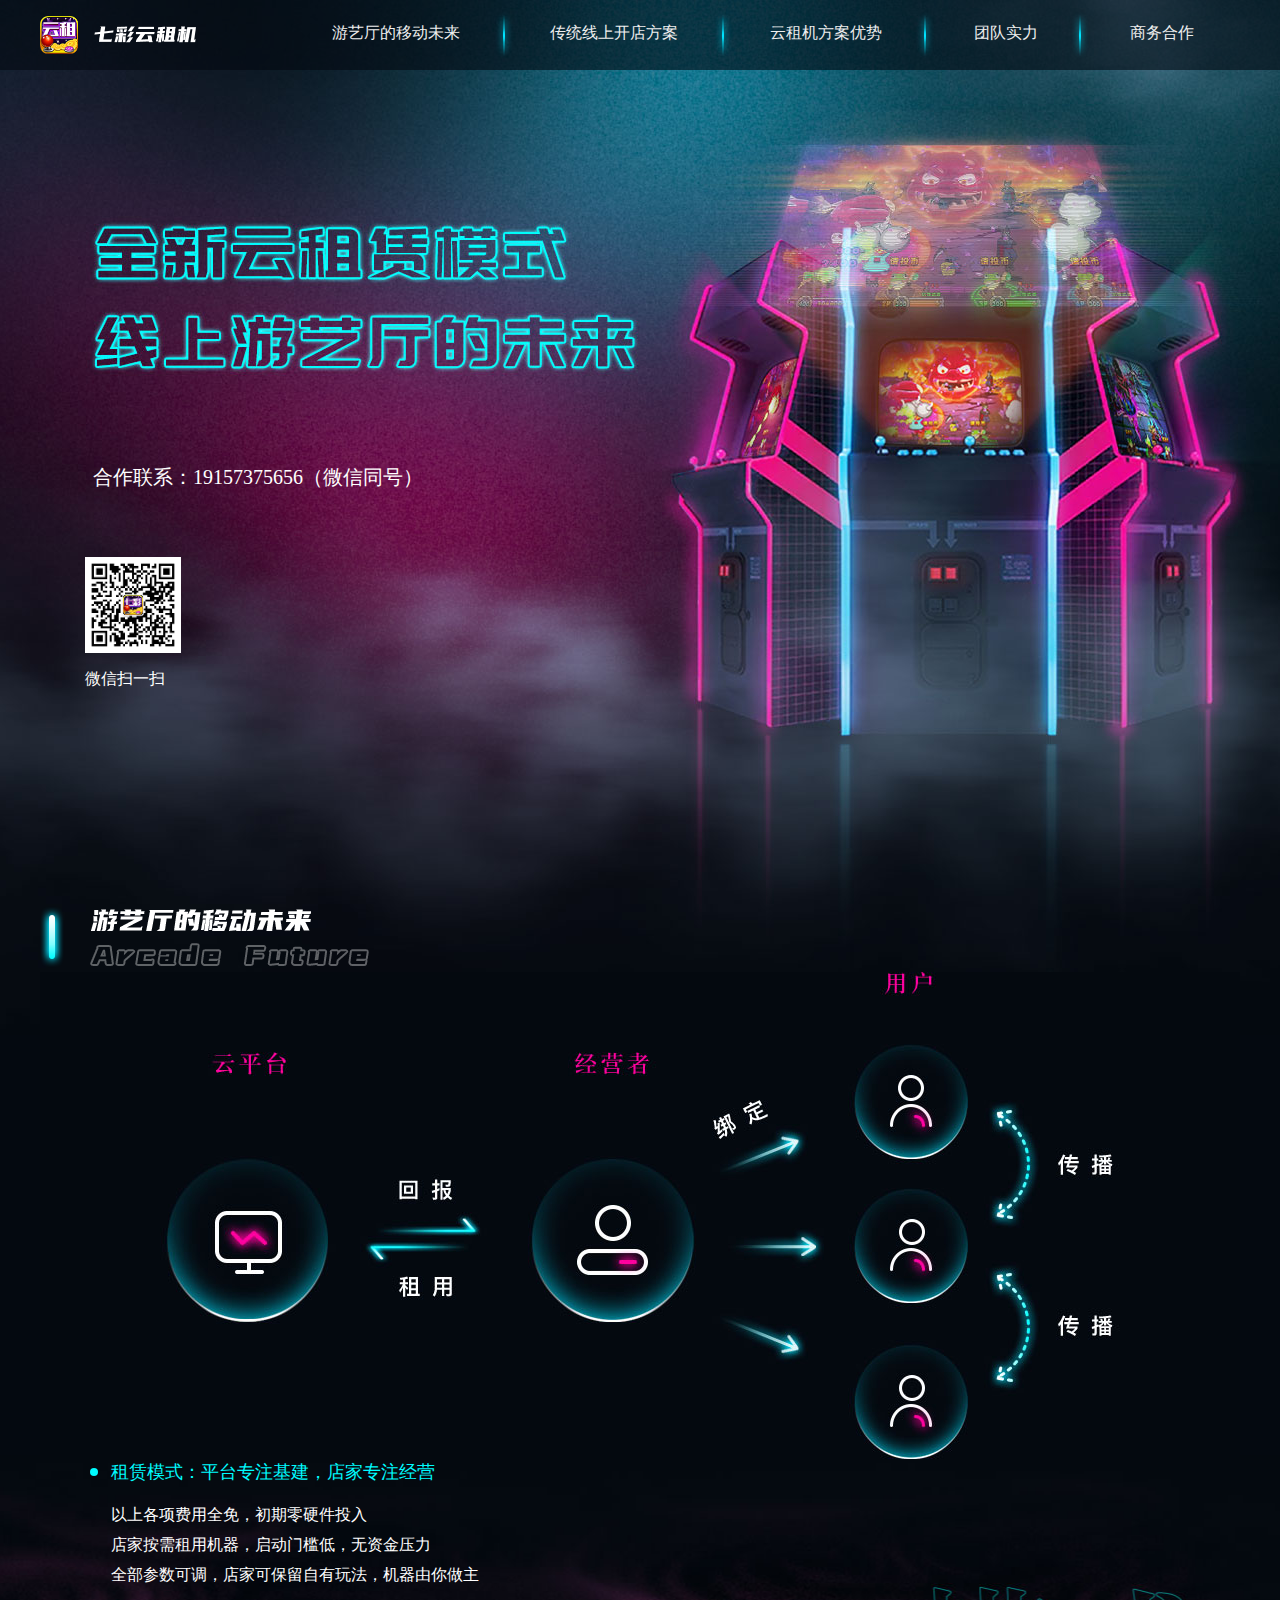
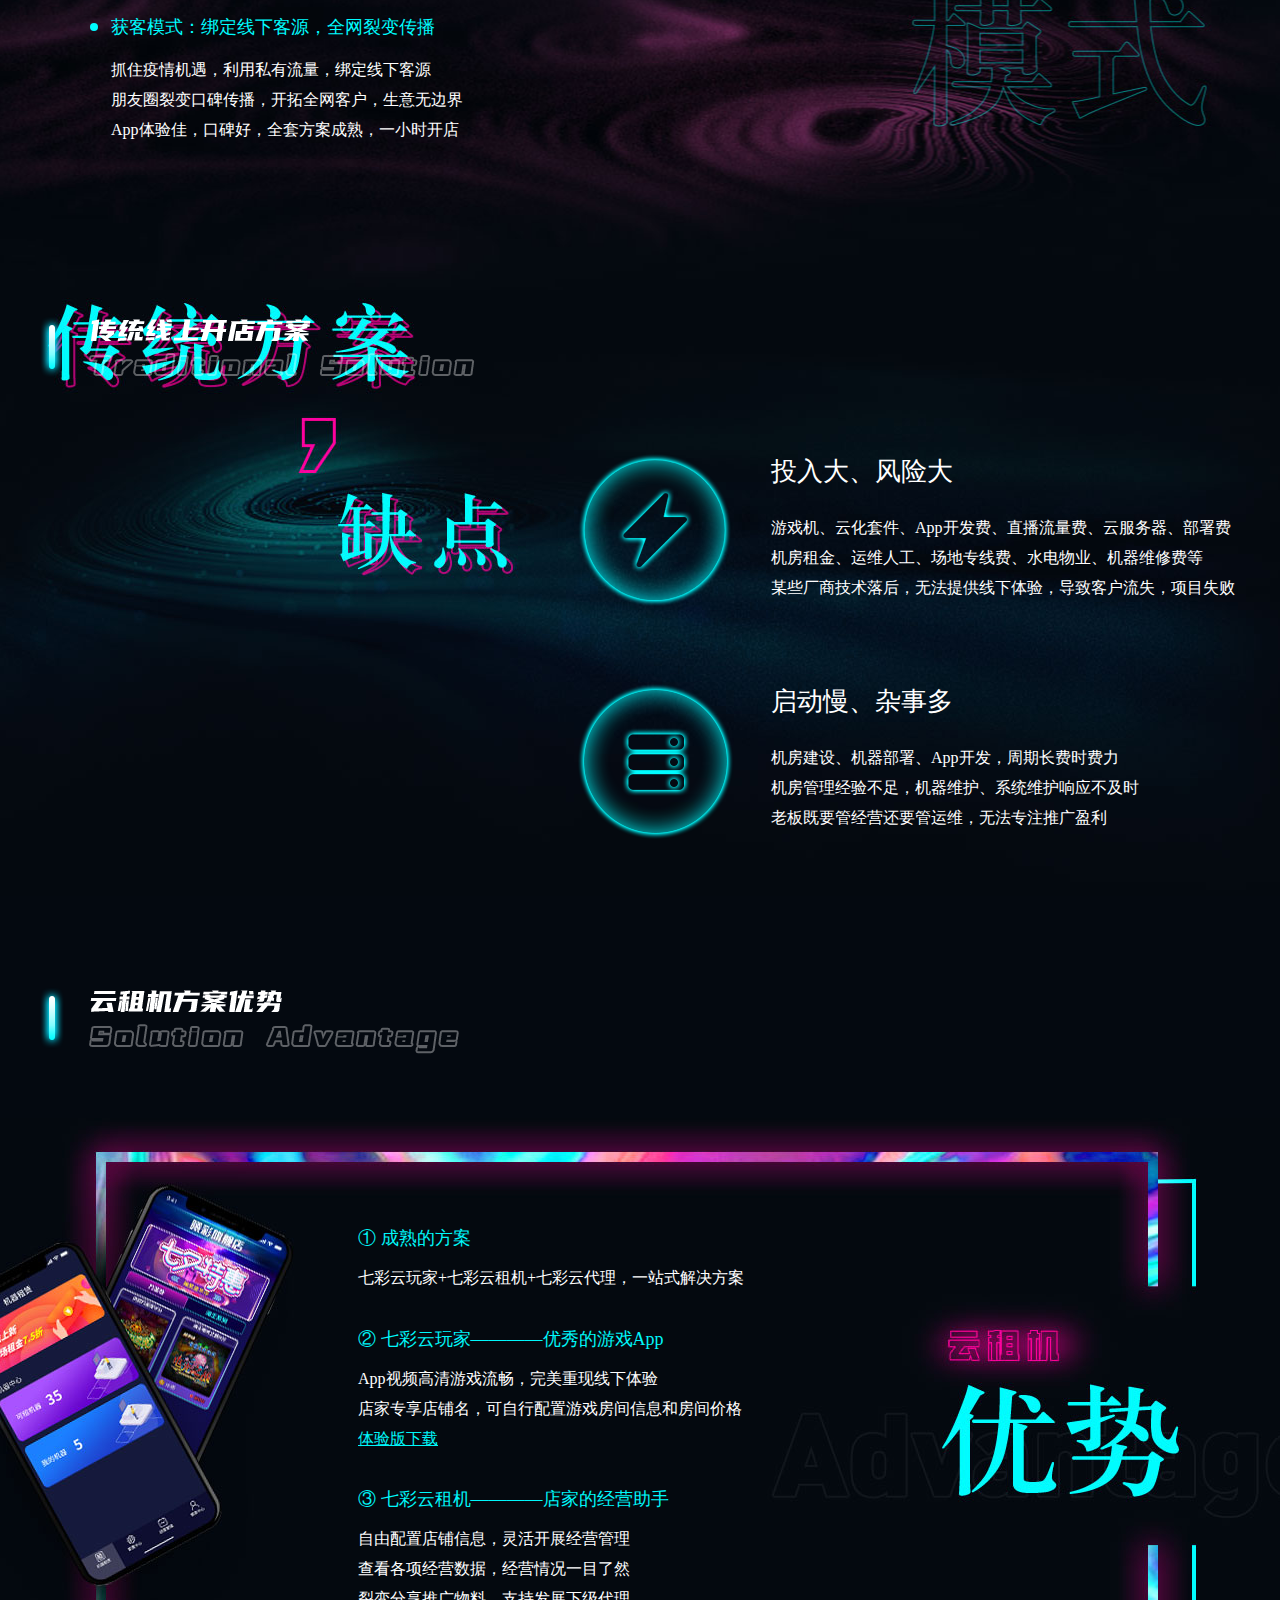
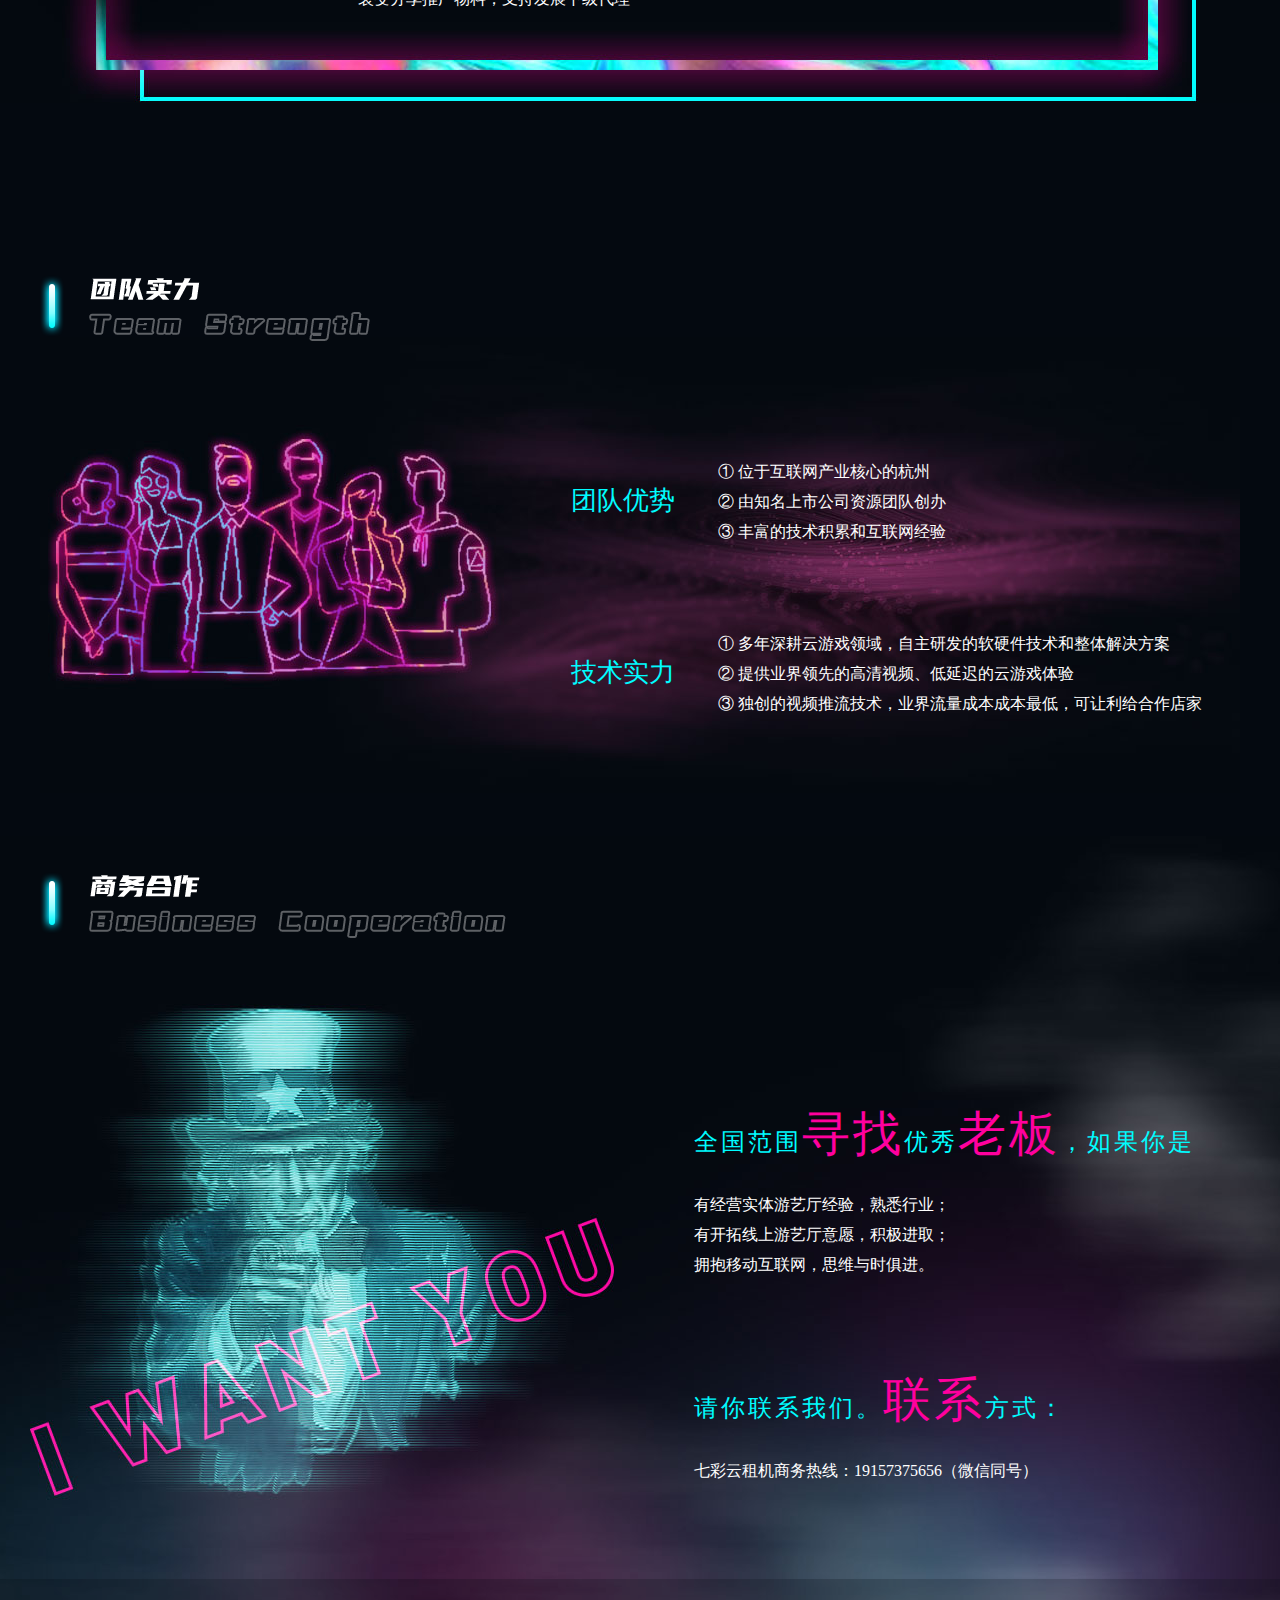
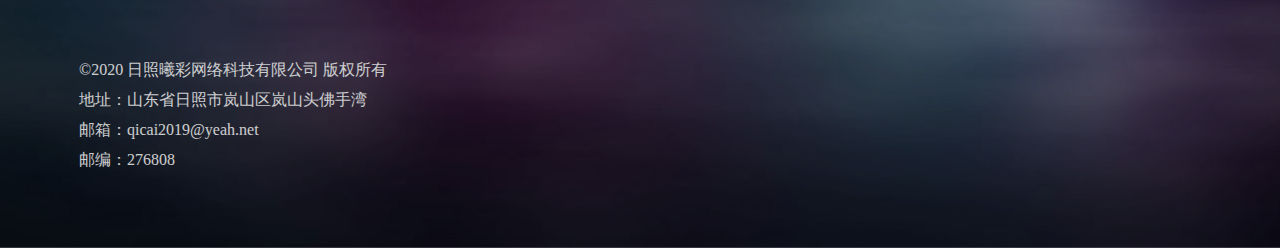
==== index.html @ b95efd47 "提交官网" ====
<!DOCTYPE html>
<html style="font-size: 72px;">
	<head>
			<meta charset="utf-8" />
			<title>七彩云租机</title>
			<meta charset="UTF-8" name="viewport" content="width=device-width,
	initial-scale=1.0,maximum-scale=1.0, user-scalable=no" />
			<meta name="referrer" content="no-referrer" />
			<link rel="stylesheet" type="text/css" href="./mobile/navbar.css" />
		</head>
		<script type="text/javascript">
		 function getProjectName() {
		 	var strPath = window.document.location.pathname;
		 	var postPath = strPath.substring(0,strPath.substr(1).indexOf('/')+1);
		 	return postPath;
		     }
			 function getBasePath(){
			 	//获取当前网址
			 	var curWwwPath=window.document.location.href;
			  
			 	//获取主机地址之后的目录
			 	var pathName=window.document.location.pathname;
			 	var pos=curWwwPath.indexOf(pathName);
			  
			 	//获取地址到端口号
			 	var localhostPath=curWwwPath.substring(0,pos);
			  
			 	//项目名
			 	var projectName=pathName.substring(0,pathName.substr(1).indexOf('/')+1); 
			 	return (localhostPath+projectName);
			 }
		
		function mobilePcRedirect() {
			var sUserAgent= navigator.userAgent.toLowerCase();
			var bIsIpad= sUserAgent.match(/ipad/i) == "ipad";
			var bIsIphoneOs= sUserAgent.match(/iphone os/i) == "iphone os";
			var bIsMidp= sUserAgent.match(/midp/i) == "midp";
			var bIsUc7= sUserAgent.match(/rv:1.2.3.4/i) == "rv:1.2.3.4";
			var bIsUc= sUserAgent.match(/ucweb/i) == "ucweb";
			var bIsAndroid= sUserAgent.match(/android/i) == "android";
			var bIsCE= sUserAgent.match(/windows ce/i) == "windows ce";
			var bIsWM= sUserAgent.match(/windows mobile/i) == "windows mobile";
			if (bIsIpad || bIsIphoneOs || bIsMidp || bIsUc7 || bIsUc || bIsAndroid || bIsCE || bIsWM) {
				console.log("手机端跳转页面URL");

			} else {
				console.log("PC端跳转页面URL");	
				  window.location.href = getBasePath() + "/web.html";
			}
		};
		mobilePcRedirect();
		  </script>
	<body>
		<section>
			<div class="first">
				<img src="./mobile/img/head_bg.png" class="head_bg"  alt="">
				   <img src="./mobile/img/logo.png" class="logo"  alt="">
				   <div class="zi1">
	                  合作联系：</br>
					  19157375656(微信同号)
				   </div>
				   <img src="./web/img/wechat.jpg" class="erweima">
				   <div class="zi2">微信扫一扫</div>
			</div>
		</section>    
		<section>
			<div class="two">
			<img src="./mobile/img/future.png" class="biaoti"  alt="">
			<img src="./mobile/img/guanxitu.jpg" class="guanxitu"  alt="">
			<img src="./mobile/img/future_bg.jpg" class="future_bg"  alt="">
			<div class="wenben">
				 <div class="zi3">租赁模式：平台专注基建，店家专注经营</div>
				 <ul>
				 <li>以上各项费用全免，初期零硬件投入</li>
				 <li>店家按需租用机器，启动门槛低，无资金压力</li>
				 <li>全部参数可调，店家可保留自有玩法，机器由你做主</li>
				 </ul> 
			</div>
			<div class="wenben">
				<div class="zi3">获客模式：绑定线下客源，全网裂变传播</div>
				<ul>
				<li>抓住疫情机遇，利用私有流量，绑定线下客源</li>
				<li>朋友圈裂变口碑传播，开拓全网客户，生意无边界</li>
				<li>App体验佳，口碑好，全套方案成熟，一小时开店</li>
				</ul> 
			</div>
		</section>
		<section>
		 <div class="three">
				<img src="./mobile/img/xianshangfangan.png" class="biaoti" alt="" style="width:7.3748903509rem;">
				<img src="./mobile/img/chuantongfangan.jpg" class="chuantongfangan" alt="">
					<div class="wenben1">
						<img src="./mobile/img/shuji.png" class="shuji" alt="">
						<div class="zi3" style="left:1.9990131579rem;top:0.63629386rem"  >投资大、风险高</div>
						      <ul style="top:1.5rem;left:1.9990131579rem;">
						<li>游戏机、云化套件、App开发费、直播流量费、云服务器、部署费、机房租金、运维人工、场地专线费、水电物业、机器维修费等</li>
						<li>某些厂商技术落后，无法提供线下体验，导致客户流失，项目失败</li>
						</ul> 
					</div>
					<div class="wenben1">
						<img src="./mobile/img/shandian.png" class="shuji" alt="">
						<div class="zi3" style="left:1.9990131579rem;top:0.63629386rem">启动慢、杂事多</div>
						<ul style="top:1.5rem;left:1.9990131579rem;">
						<li>机房建设、机器部署、App开发，周期长费时费力</li>
						<li>机房管理经验不足，机器维护、系统维护响应不及时</li>
						<li>老板既要管经营还要管运维，无法专注推广盈利</li>
						</ul> 
					</div>
				</div>
		</section>
		<section>
			<div class="four">
				<img src="./mobile/img/fanganyoushi.png" class="biaoti" sytle="width:7.1038377193rem;height:1.1406798246rem;" alt="">
				<img src="./mobile/img/youshi.jpg" class="youshi" alt="">
				<div class="wenben2">
					<div class="zi3">① 成熟的方案</div>
					<ul style="">
					<li>七彩云玩家+七彩云租机+七彩云代理，一站式解决方案</li>
					</ul> 
				</div>
				<div class="wenben2" style="height:2.3394736842rem">
					<div class="zi3">② 七彩云玩家——优秀的游戏App</div>
					<ul style="">
					<li>App视频高清游戏流畅，完美重现线下体验</li>
					<li>店家专享店铺名，可自行配置游戏房间信息和房间价格</li>
					<a href="" style="color:#00fcff;"><li>体验版下载</li></a>
					</ul> 
				</div>
				<div class="wenben2">
					<div class="zi3">③ 七彩云租机——店家的经营助手</div>
					<ul style="">
					<li>自由配置店铺信息，灵活开展经营管理</li>
					<li>查看各项经营数据，经营情况一目了然</li>
					<li>裂变分享推广物料，支持发展下级代理</li>
					</ul>
				</div>
			</div>
		</section>
		<section>
			<div class="five">
				<img src="./mobile/img/tuandui.png" class="biaoti"  style="width:5.5904605263rem;height:1.1180921053rem;"alt="">
				<img src="./mobile/img/tuandui.jpg" class="tuandui" alt="">
				<div class="wenben3">
					<div class="zi3" style="">团队优势</div>
					<ul style="list-style-type: none;">
					<li>① 位于互联网产业核心的杭州</li>
					<li>② 由知名上市公司资深团队创办</li>
					<li>③ 丰富的技术积累和互联网经验</li>
					</ul>
				</div>
	                   <div class="wenben3" style="width:9.0699561404rem;height:3.4945175439rem";>
					<div class="zi3" style="">技术实力</div>
					<ul style="list-style-type: none; ">
					<li>① 多年深耕云游戏领域，自主研发的软硬件技术和整体解决方案</li>
					<li>② 提供业界领先的高清视频、低延迟的云游戏体验</li>
					<li>③ 独创的视频推流技术，业界流量成本最低，可让利给合作店家</li>
					</ul>
				</div>
			</div>
		</section>
		<section>
			<div class="six">
			   <img src="./mobile/img/hezuo.png" class="biaoti"  style="height:1.180921053rem;width:7.8944078947rem;position:relative;"alt="">
				<img src="./mobile/img/bg2.png" class="bg2" alt="">
			<div class="wenben4">
				<div class="zi3" style="font-size:0.2710526316rem;">全国范围<span>寻找</span>优秀<span>老板</span>，如果你是</div>
				<ul style="margin-top:0.2936403509rem;">
				<li>有经营实体游艺厅经验，熟悉行业;</li>
				<li>有开拓线上游艺厅意愿，积极进取;</li>
				<li>拥抱移动互联网，思维与时俱进。</li>
				</ul>
			</div>
			<div class="wenben4" style="top:4.50765386rem;margin-top:0.3rem;">
				<div class="zi3" style="font-size:0.2710526316rem;">请你<span>联系</span>我们。联系方式：</div>
				<ul style="margin-top:0.2936403509rem;">
				<li>七彩云租机商务热线：19157375656（微信同号）</li>
				</ul>
			</div>
			<div class="end">
				<div class="wenben5">
					<ul style="list-style-type: none;color:#ffffff;top:0rem;">
					<li>©2020 日照曦彩网络科技有限公司 版权所有</li>
					<li>地址：山东省日照市岚山区岚山头佛手湾</li>
					<li>邮箱：qicai2019@yeah.net</li>
					<li>邮编：276808</li>
					</ul>
					 </div>
			</div>
			</div>
		</section>
	</body>
	<script>
	    "use strict";
	    !function (e, t) {
	    function n() {
	        t.body ? t.body.style.fontSize = 12 * o + "px" : t.addEventListener("DOMContentLoaded", n);
	    }function d() {
	        var e = i.clientWidth / 10;i.style.fontSize = e + "px";
	    }var i = t.documentElement,
	        o = e.devicePixelRatio || 1;if (n(), d(), e.addEventListener("resize", d), e.addEventListener("pageshow", function (e) {
	        e.persisted && d();
	    }), o >= 2) {
	        var a = t.createElement("body"),
	            s = t.createElement("div");s.style.border = ".5px solid transparent", a.appendChild(s), i.appendChild(a), 1 === s.offsetHeight && i.classList.add("hairlines"), i.removeChild(a);
	    }
	    }(window, document);
	</script>
</html>
---- mobile/navbar.css ----
body {
	margin: 0;
	padding: 0;

}
		
body {-webkit-overflow-scrolling : touch; 
  background-color: #040910;
	 background-size: 100% 100%;
	 }
	 .first{
		 width:100%;
	 }
.head_bg{
	width:100%;
}
.logo{
			position:absolute;
			left:2.5%;
			top:0.4225877193rem;
            width: 2.66535rem;
          height:0.64375rem;
	}
.zi1{
	font-family:PingFangSC-Regular;
	font-size:0.27105rem;
	color:#ffffff;
	text-align:left;
	position:absolute;		                                                                                                  ;
	left:2.5%;
	top:3.994726rem;
}
.erweima{
	width:1.1293859649rem;
	height:1.1293859649rem;
	position:absolute;
	left:2.5%;
	top:5.3497698596rem;
}
.zi2{
	font-family:PingFangSC-Regular;
	font-size:0.225877193rem;
	color:#ffffff;
	text-align:left;
	position:absolute;		                                                                                                  ;
	left:2.5%;
	top:6.592094421rem;
}
.two{
   width:100%;
   height:11.5214912281rem;
   position:relative;
}
.biaoti{
	height:1.0503289474rem;
	width:5.5791666667rem;
	position:relative;	
	left:2.5%;
}
.guanxitu{
	width:8.0186403509rem;
	height:4.0996710526rem;
	position:relative;
	left:9.5%;
}
.future_bg{
	width:100%;
	height:4.2351973684rem;
	position:relative;
	top:1.2310307018rem;
	z-index:-1;
}
.wenben{
	width:9.557017544rem;
	height:2.6037280702rem;
	position:relative;
	top:-4.1rem;
	left:2.5%;
}
.zi3{
	font-family:PingFangSC-Semibold;
	font-size:0.3162280702rem;
	color:#00fcff;
	text-align:left;
	position:absolute;																					 
}
ul{
	font-family:PingFangSC-Regular;
	font-size:0.225877193rem;
	color:#ffffff;
	text-align:left;
	position:absolute;
	top:0.5969298246rem;
	list-style-position: inside;
	margin:0;
	padding: 0px;
}
li{
		margin-bottom: 3px;
}
.three{
	width:100%;
	height:12.8825657895rem;
	position:relative;
}
.chuantongfangan{
	width:100%;
	height:7.211622807rem;
	position:relative;
	z-index:-1;
}
.wenben1{
	width:9.557017544rem;
	height:2.705372807rem;
	position:relative;
	top:-2.8515350877rem;
	left:2.5%;
}
.shuji{
	width:1.705372807rem;
	height:1.705372807rem;
	position:absolute;
    top:0.7rem;
}
.four{
	width:100%;
	height:13.4825657895rem;
	position:relative;
}
.youshi{
	width:8.4703947368rem;
	height:5.1838815789rem;
	position:relative;
	left:7.5%;
}
.wenben2{
	width:6.0309210526rem;
	height:1.5394736842rem;
	position:relative;
	left:2.5%;
}
.five{
	width:100%;
	height:9.9831140351rem;
	position:relative;
}
.tuandui{
	width:100%;
	height:7.8831140351rem;
	position:relative;
    z-index:-1;
}
.wenben3{
	width:7.0699561404rem;
	height:2.5072368421rem;
	position:relative;
	top:-5rem;
	left:2.5%;
}
.six{
	width:100%;
	height:10.3490131576rem;
	position:relative;
}
.bg2{
	width:100%;
	height:9.1680921046rem;
	z-index:-1;
}
.wenben4{
	width:8.7033991228rem;
	height:2.3427631579rem;
	position:absolute;
	left:2.5%;
    top:1.9326754386rem;
}

.zi3 span{
	font-size:0.5421052632rem;
	color:#ff009e;	
}
.end{
	width:100%;
	height:3.099342105rem;
	position:relative;
	background-color:#000000;
	opacity:0.55;
	 top:-3.099342105rem;

}
.bg1{
	width:100%;
	height:3.099342105rem;
	z-index:-1;
}
.wenben5{
	width:5.1951754386rem;
	height:1.3439692982rem;
	position:absolute;
	left:2.5%;
	top:0.7679824561rem;
}
body::-webkit-scrollbar {display: none;};
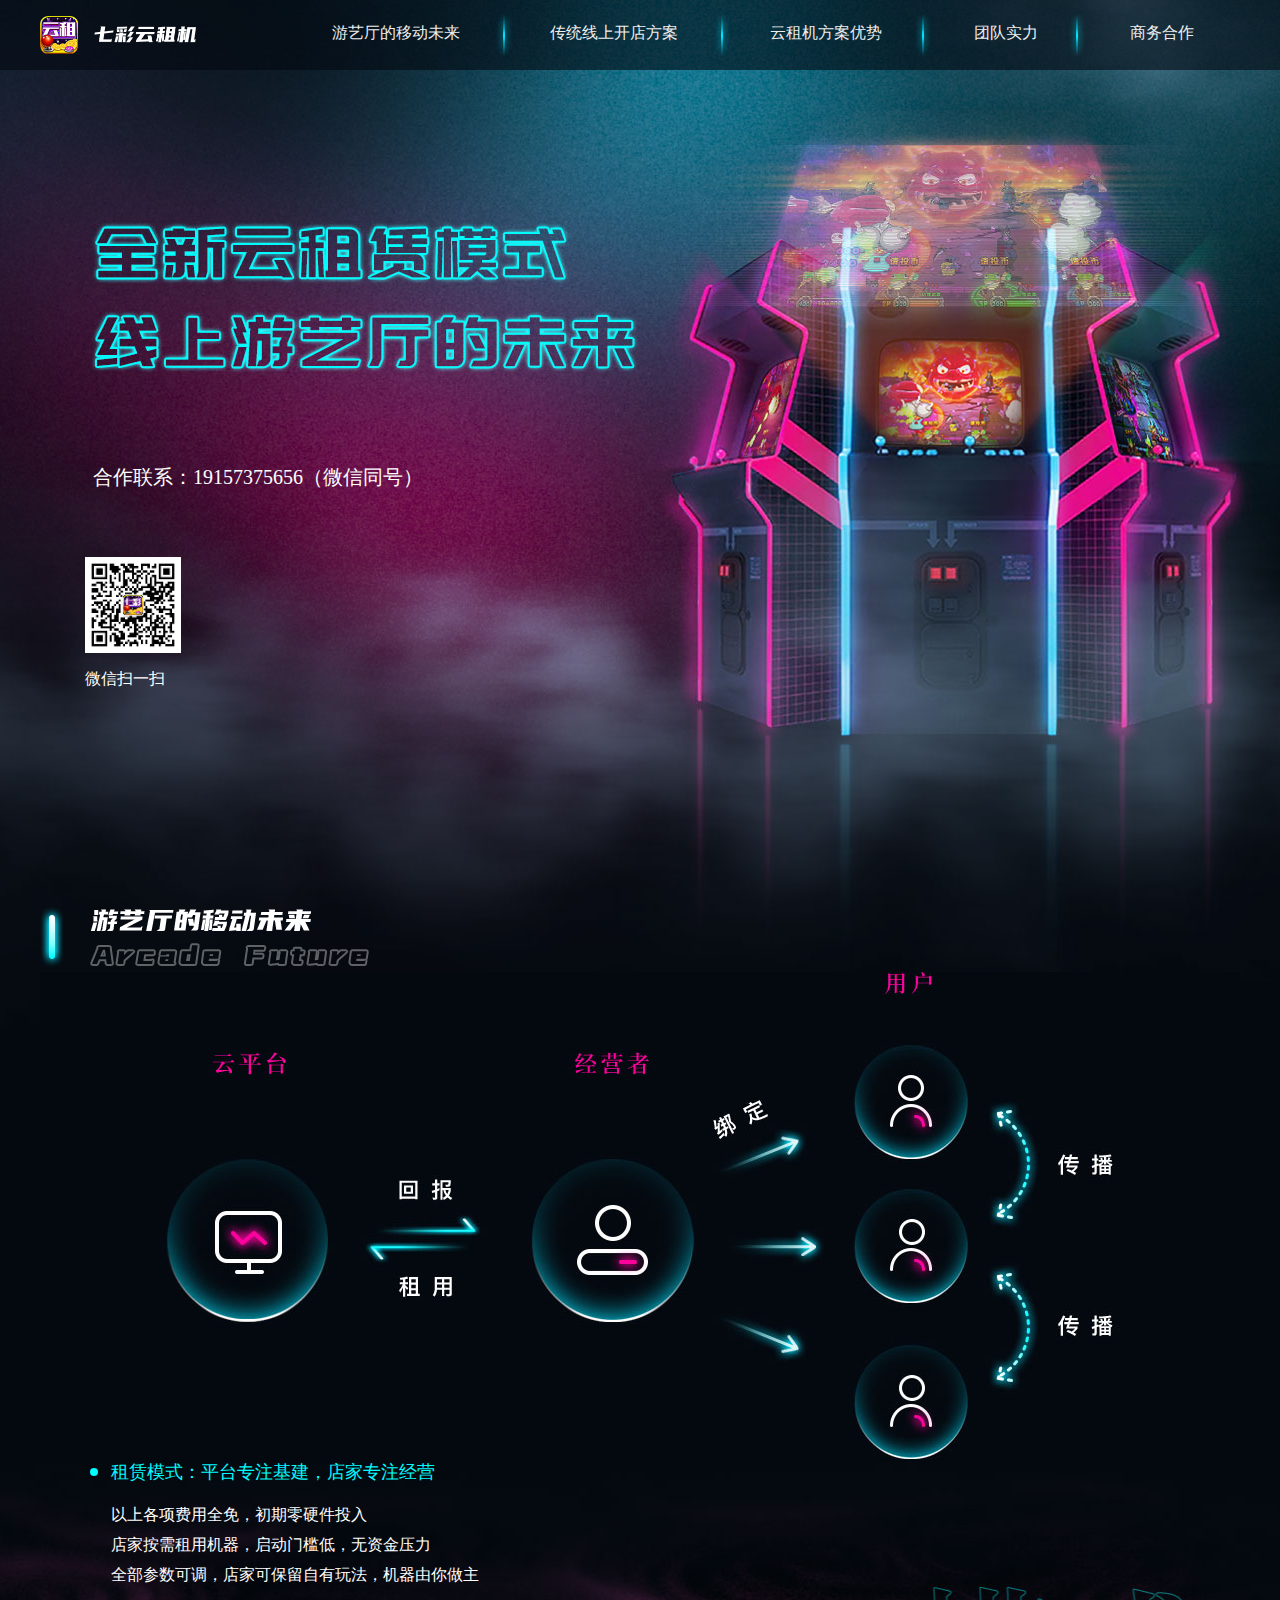
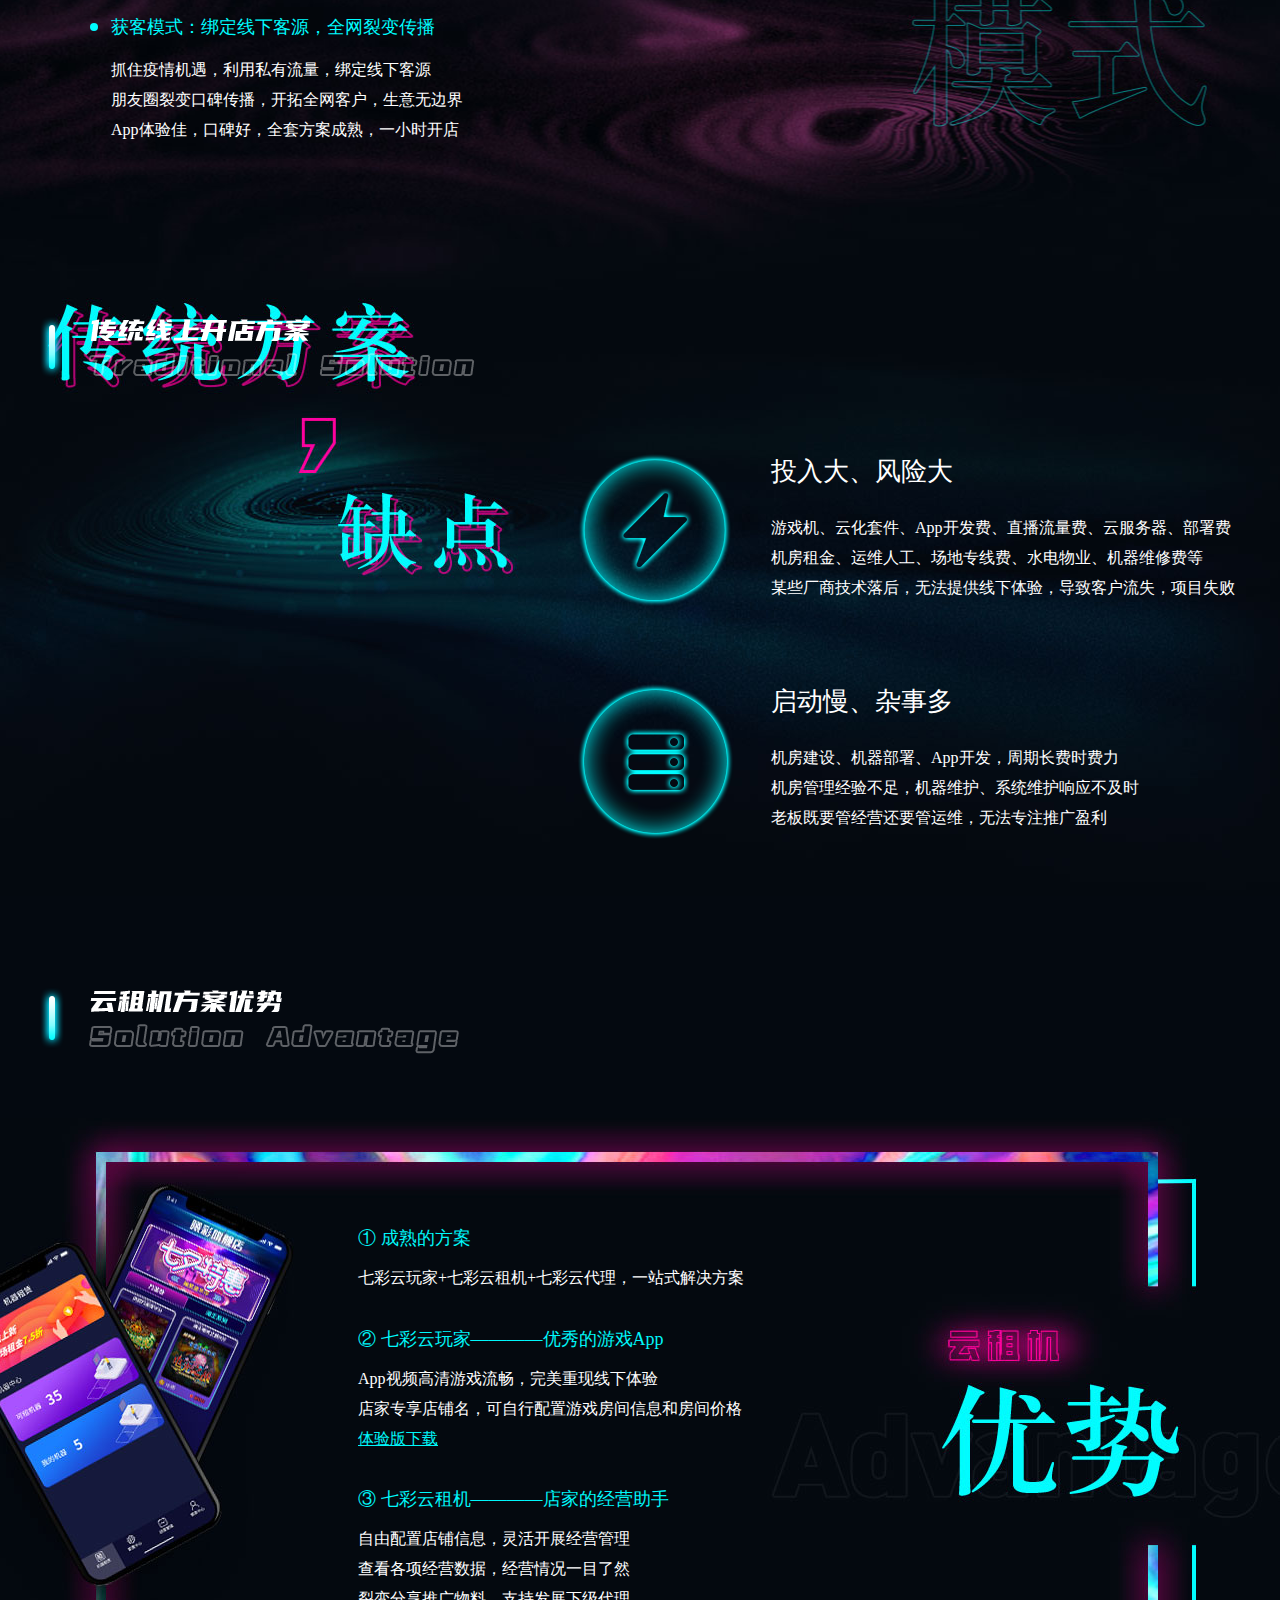
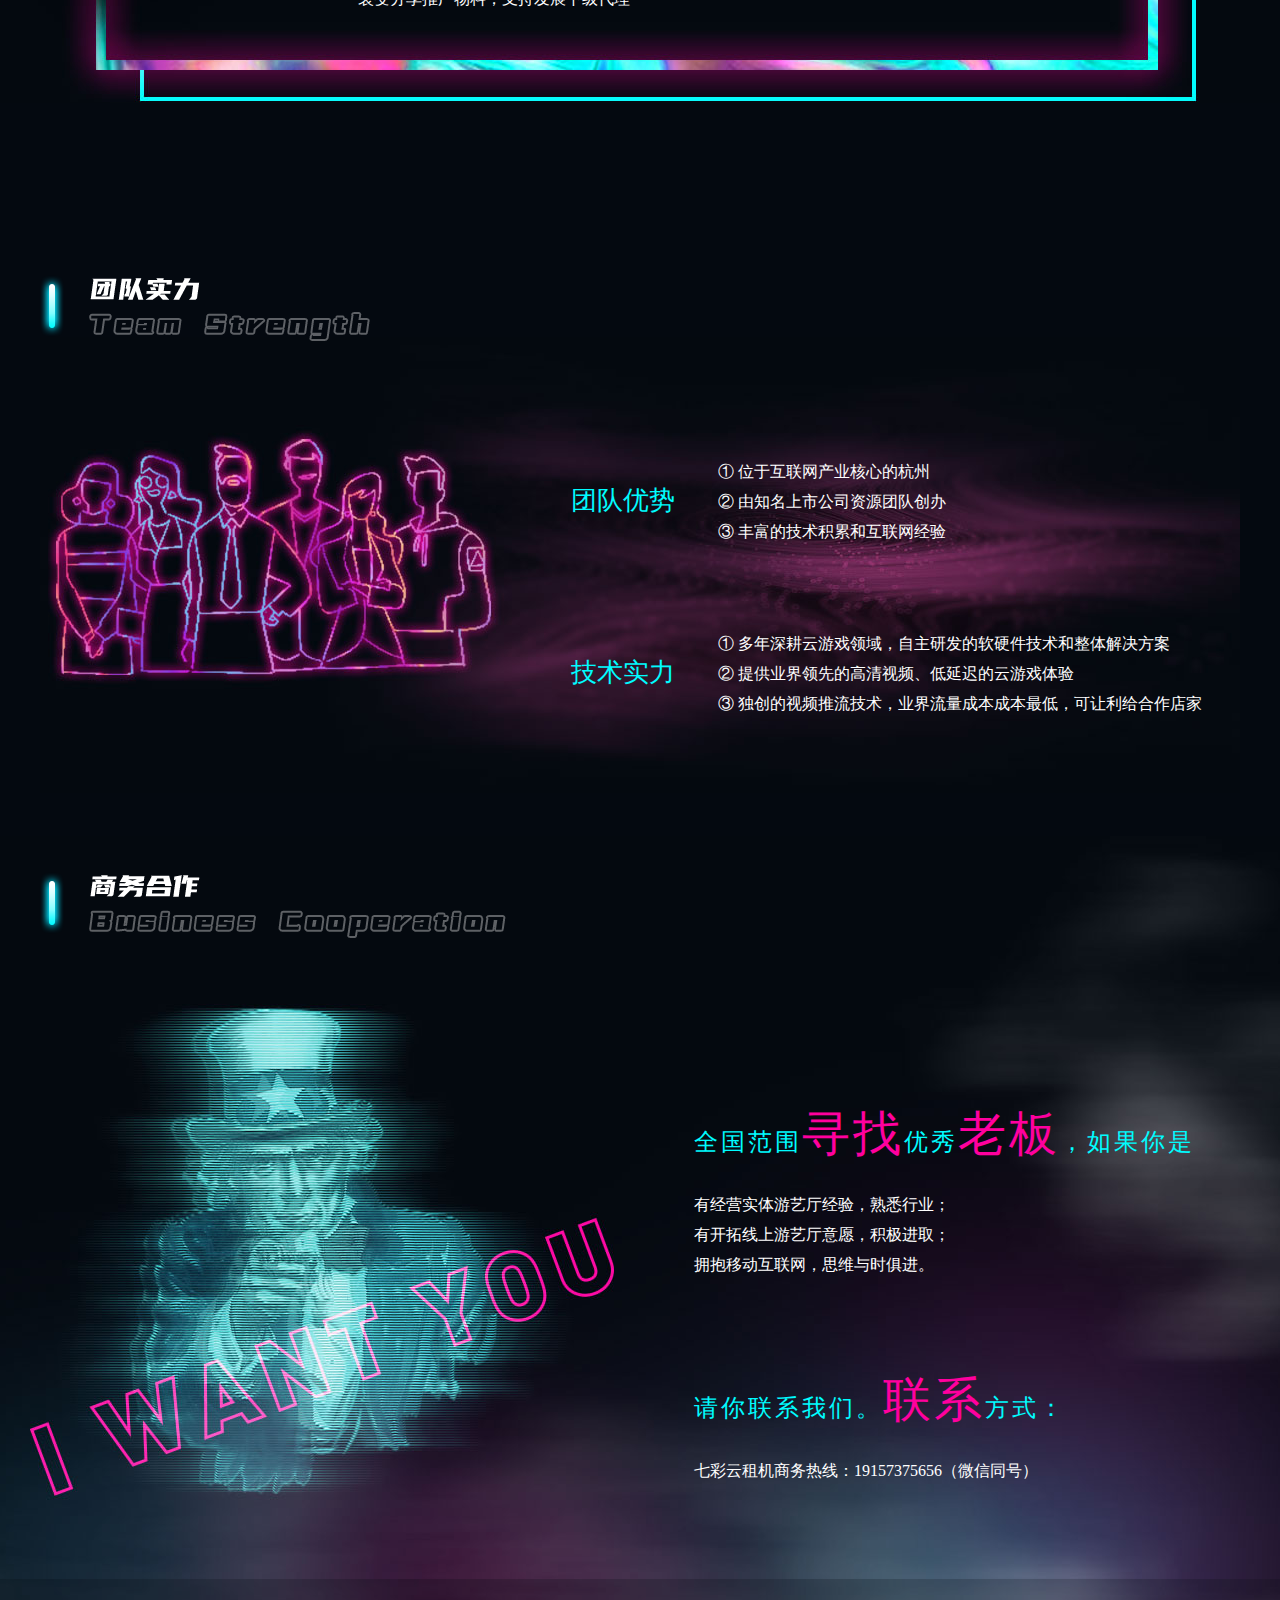
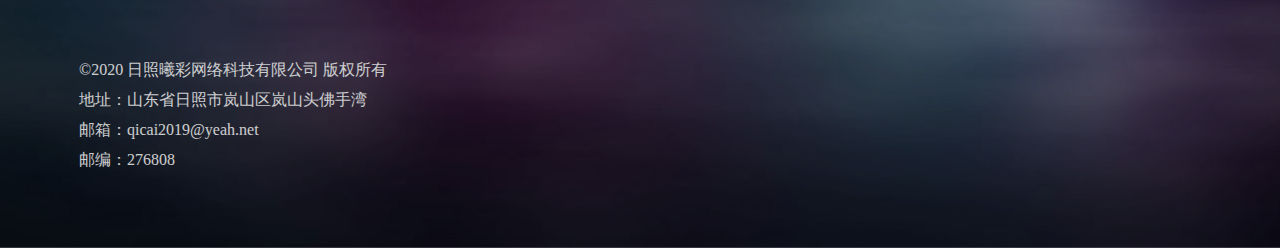
==== commit 51bf3ab6: "~~~~" ====
--- a/index.html
+++ b/index.html
@@ -7,9 +7,348 @@
 	initial-scale=1.0,maximum-scale=1.0, user-scalable=no" />
 			<meta name="referrer" content="no-referrer" />
 			<link rel="stylesheet" type="text/css" href="./mobile/navbar.css" />
+			<link rel="stylesheet" type="text/css" href="./web/navbar.css" />
 		</head>
 		<script type="text/javascript">
-		 function getProjectName() {
+		
+		  </script>
+	<body>
+		<div id="mobile" style="display: none;" >
+		<section>
+			<div class="first1">
+				<img src="./mobile/img/head_bg.png" class="head_bg1"  alt="">
+				   <img src="./mobile/img/logo.png" class="logo1"  alt="">
+				   <div class="zi11">
+	                  合作联系：</br>
+					  19157375656(微信同号)
+				   </div>
+				   <img src="./web/img/wechat.jpg" class="erweima1">
+				   <div class="zi21">微信扫一扫</div>
+			</div>
+		</section>    
+		<section>
+			<div class="two1">
+			<img src="./mobile/img/future.png" class="biaoti1"  alt="">
+			<img src="./mobile/img/guanxitu.jpg" class="guanxitu1"  alt="">
+			<img src="./mobile/img/future_bg.jpg" class="future_bg1"  alt="">
+			<div class="wenben111111">
+				 <div class="zi31">租赁模式：平台专注基建，店家专注经营</div>
+				 <ul class="lie1">
+				 <li class="lie2">以上各项费用全免，初期零硬件投入</li>
+				 <li class="lie2">店家按需租用机器，启动门槛低，无资金压力</li>
+				 <li class="lie2">全部参数可调，店家可保留自有玩法，机器由你做主</li>
+				 </ul> 
+			</div>
+			<div class="wenben111111">
+				<div class="zi31">获客模式：绑定线下客源，全网裂变传播</div>
+				<ul class="lie1">
+				<li class="lie2">抓住疫情机遇，利用私有流量，绑定线下客源</li>
+				<li class="lie2">朋友圈裂变口碑传播，开拓全网客户，生意无边界</li>
+				<li class="lie2">App体验佳，口碑好，全套方案成熟，一小时开店</li>
+				</ul> 
+			</div>
+		</section>
+		<section>
+		 <div class="three1">
+				<img src="./mobile/img/xianshangfangan.png" class="biaoti1" alt="" style="width:7.3748903509rem;">
+				<img src="./mobile/img/chuantongfangan.jpg" class="chuantongfangan1" alt="">
+					<div class="wenben11">
+						<img src="./mobile/img/shuji.png" class="shuji1" alt="">
+						<div class="zi31" style="left:1.9990131579rem;top:0.63629386rem"  >投资大、风险高</div>
+						      <ul class="lie1" style="top:1.5rem;left:1.9990131579rem;">
+						<li class="lie2">游戏机、云化套件、App开发费、直播流量费、云服务器、部署费、机房租金、运维人工、场地专线费、水电物业、机器维修费等</li>
+						<li class="lie2">某些厂商技术落后，无法提供线下体验，导致客户流失，项目失败</li>
+						</ul> 
+					</div>
+					<div class="wenben11">
+						<img src="./mobile/img/shandian.png" class="shuji1" alt="">
+						<div class="zi31" style="left:1.9990131579rem;top:0.63629386rem">启动慢、杂事多</div>
+						<ul class="lie1" style="top:1.5rem;left:1.9990131579rem;">
+						<li class="lie2">机房建设、机器部署、App开发，周期长费时费力</li>
+						<li class="lie2">机房管理经验不足，机器维护、系统维护响应不及时</li>
+						<li class="lie2">老板既要管经营还要管运维，无法专注推广盈利</li>
+						</ul> 
+					</div>
+				</div>
+		</section>
+		<section>
+			<div class="four1">
+				<img src="./mobile/img/fanganyoushi.png" class="biaoti1" sytle="width:7.1038377193rem;height:1.1406798246rem;" alt="">
+				<img src="./mobile/img/youshi.jpg" class="youshi1" alt="">
+				<div class="wenben21">
+					<div class="zi31">① 成熟的方案</div>
+					<ul class="lie1" style="">
+					<li class="lie2">七彩云玩家+七彩云租机+七彩云代理，一站式解决方案</li>
+					</ul> 
+				</div>
+				<div class="wenben21" style="height:2.3394736842rem">
+					<div class="zi31">② 七彩云玩家——优秀的游戏App</div>
+					<ul class="lie1" style="">
+					<li class="lie2">App视频高清游戏流畅，完美重现线下体验</li>
+					<li class="lie2">店家专享店铺名，可自行配置游戏房间信息和房间价格</li>
+					<a href="" style="color:#00fcff;"><li class="lie2"体验版下载</li></a>
+					</ul> 
+				</div>
+				<div class="wenben21">
+					<div class="zi31">③ 七彩云租机——店家的经营助手</div>
+					<ul class="lie1" style="">
+					<li class="lie2">自由配置店铺信息，灵活开展经营管理</li>
+					<li class="lie2">查看各项经营数据，经营情况一目了然</li>
+					<li class="lie2">裂变分享推广物料，支持发展下级代理</li>
+					</ul>
+				</div>
+			</div>
+		</section>
+		<section>
+			<div class="five11">
+				<img src="./mobile/img/tuandui.png" class="biaoti1"  style="width:5.5904605263rem;height:1.1180921053rem;"alt="">
+				<img src="./mobile/img/tuandui.jpg" class="tuandui1" alt="">
+				<div class="wenben31">
+					<div class="zi31" style="">团队优势</div>
+					<ul class="lie1" style="list-style-type: none;">
+					<li class="lie2">① 位于互联网产业核心的杭州</li>
+					<li class="lie2">② 由知名上市公司资深团队创办</li>
+					<li class="lie2">③ 丰富的技术积累和互联网经验</li>
+					</ul>
+				</div>
+	                   <div class="wenben31" style="width:9.0699561404rem;height:3.4945175439rem";>
+					<div class="zi31" style="">技术实力</div>
+					<ul class="lie1" style="list-style-type: none; ">
+					<li class="lie2">① 多年深耕云游戏领域，自主研发的软硬件技术和整体解决方案</li>
+					<li class="lie2">② 提供业界领先的高清视频、低延迟的云游戏体验</li>
+					<li class="lie2">③ 独创的视频推流技术，业界流量成本最低，可让利给合作店家</li>
+					</ul>
+				</div>
+			</div>
+		</section>
+		<section>
+			<div class="six11" style="width:100%;height:10.3490131576rem;position:relative;">
+			   <img src="./mobile/img/hezuo.png" class="biaoti1"  style="height:1.180921053rem;width:7.8944078947rem;position:relative;"alt="">
+				<img src="./mobile/img/bg2.png" class="bg21" style="width:100%;height:9.1680921046rem;z-index:-1;" alt="">
+			<div class="wenben41" style="width:8.7033991228rem;height:2.3427631579rem;position:absolute;left:2.5%;top:1.9326754386rem;">
+				<div class="zi31" style="font-size:0.2710526316rem;">全国范围<span>寻找</span>优秀<span>老板</span>，如果你是</div>
+				<ul class="lie1" style="margin-top:0.2936403509rem;">
+				<li class="lie2">有经营实体游艺厅经验，熟悉行业;</li>
+				<li class="lie2">有开拓线上游艺厅意愿，积极进取;</li>
+				<li class="lie2">拥抱移动互联网，思维与时俱进。</li>
+				</ul>
+			</div>
+			<div class="wenben41" style="top:4.50765386rem;margin-top:0.3rem;width:8.7033991228rem;height:2.3427631579rem;position:absolute;left:2.5%;">
+				<div class="zi31" style="font-size:0.2710526316rem;">请你<span>联系</span>我们。联系方式：</div>
+				<ul  class="lie1" style="margin-top:0.2936403509rem;">
+				<li class="lie2">七彩云租机商务热线：19157375656（微信同号）</li>
+				</ul>
+			</div>
+			<div class="end11" style="width:100%;height:3.099342105rem;position:relative;background-color:#000000;opacity:0.55; top:-3.099342105rem;">
+				<div class="wenben51" style="width:5.1951754386rem;height:1.3439692982rem;position:absolute;left:2.5%;top:0.7679824561rem;">
+					<ul class="lie1" style="list-style-type: none;color:#ffffff;top:0rem;">
+					<li class="lie2">©2020 日照曦彩网络科技有限公司 版权所有</li>
+					<li class="lie2">地址：山东省日照市岚山区岚山头佛手湾</li>
+					<li class="lie2">邮箱：qicai2019@yeah.net</li>
+					<li class="lie2">邮编：276808</li>
+					</ul>
+					 </div>
+			</div>
+			</div>
+		</section>
+		</div>
+		<div id="pc" style="display:none;">
+			<section id="1">
+					 <img src="./web/img/head_bg.jpg" class="head_bg"  alt="">
+				    <div class="nav_bar_box">	 
+				        <div class="nav_bar_inner">	
+				            <div class="nav_bar_icon">
+				                <img src="./web/img/nav_logo.png" class="logo_icon" alt="">
+				            </div>
+				            <a class="pre_option " href="#3">游艺厅的移动未来</a>
+							 <img src="./web/img/guangbiao.png" class="guangbiao"  alt="">
+				            <a class="pre_option1" href="#4">传统线上开店方案</a>
+							 <img src="./web/img/guangbiao.png" class="guangbiao" style="left:-395px;" alt="">
+				            <a class="pre_option2" href="#5">云租机方案优势</a>
+							 <img src="./web/img/guangbiao.png" class="guangbiao" style="left:-217px;" alt="">
+				            <a class="pre_option3" href="#6">团队实力</a>
+							 <img src="./web/img/guangbiao.png" class="guangbiao" style="left:-86px;"  alt="">
+				            <a class="pre_option3" href="#7" style="top:-52px;">商务合作</a>
+				        </div>
+				    </div>
+				</section>
+				<section id="2">
+					<div class="second">
+						 <div class="second1">
+							 <div class="lianxifangshi">合作联系：19157375656（微信同号）</div>
+							 <img src="./web/img/wechat.jpg" class="erweima" alt="">
+							 <div class="saosao">微信扫一扫</div>
+						 </div>
+					</div>
+				</section>
+				<section id="3">
+					<div class="third">
+						<div class="third1">
+							<img src="./web/img/Future.png" class="biaoti" alt="">
+							<img src="./web/img/guanxitu.jpg" class="guanxitu" alt="">
+						</div>
+					<img src="./web/img/moshi.jpg" class="moshi" alt="">
+						<div class="third2">
+							<div class="wenben">
+								<div class="dian"></div>
+								<div class="neirong">租赁模式：平台专注基建，店家专注经营</div>
+								<div class="neirong1">
+								以上各项费用全免，初期零硬件投入</br>
+								店家按需租用机器，启动门槛低，无资金压力</br>
+								全部参数可调，店家可保留自有玩法，机器由你做主
+								</div>
+							</div>
+							<div class="wenben">
+								<div class="dian"></div>
+								<div class="neirong">获客模式：绑定线下客源，全网裂变传播</div>
+								<div class="neirong1">
+								抓住疫情机遇，利用私有流量，绑定线下客源</br>
+								朋友圈裂变口碑传播，开拓全网客户，生意无边界</br>
+								App体验佳，口碑好，全套方案成熟，一小时开店
+								</div>
+							</div>
+						</div>
+				    </div>
+				</section>
+				<section id="4">
+					<div class="forth">
+						<div class="forth1">
+							<img src="./web/img/kaidianfangshi.png" class="biaoti" alt="">
+							<img src="./web/img/chuantongguandian.jpg" class="chuantongguandian" alt="">
+						<div class="wenben1">
+							<img src="./web/img/shandian.png" class="shandian" alt="">
+							<div class="neirong2">投入大、风险大</div>
+							<div class="neirong3">
+								游戏机、云化套件、App开发费、直播流量费、云服务器、部署费</br>
+								机房租金、运维人工、场地专线费、水电物业、机器维修费等</br>
+								某些厂商技术落后，无法提供线下体验，导致客户流失，项目失败
+							</div>
+						</div>
+						<div class="wenben1" style="top:150px;">
+							<img src="./web/img/shuji.png" class="shandian" alt="">
+							<div class="neirong2">启动慢、杂事多</div>
+							<div class="neirong3">
+								机房建设、机器部署、App开发，周期长费时费力</br>
+								机房管理经验不足，机器维护、系统维护响应不及时</br>
+								老板既要管经营还要管运维，无法专注推广盈利
+							</div>
+						</div>
+						</div>
+						</div>
+						</section>
+						<section id="5">
+							<div class="five">
+								<div class="five1">
+									<img src="./web/img/fanganyoushi.png" class="biaoti" alt="">
+								</div>
+								<div class="five2">
+									<img src="./web/img/youshi.jpg" class="youshi" alt="">
+									<div class="five3">
+										<div class="wenben2">
+			                                 <div class="fangan1">① 成熟的方案</div>
+											 <div class="fangan2">七彩云玩家+七彩云租机+七彩云代理，一站式解决方案</div>
+										</div>
+										<div class="wenben2"style="height:120px;">
+											<div class="fangan1">② 七彩云玩家————优秀的游戏App</div>
+											<div class="fangan2"  >
+												App视频高清游戏流畅，完美重现线下体验</br>
+											    店家专享店铺名，可自行配置游戏房间信息和房间价格</br>
+												 <a class="xiazai " href=""  style="color:#00f7fa;">体验版下载</a>
+											</div>
+										</div>
+										<div class="wenben2"style="height:120px;">
+											<div class="fangan1">③ 七彩云租机————店家的经营助手</div>
+											<div class="fangan2"  >
+												自由配置店铺信息，灵活开展经营管理</br>
+											    查看各项经营数据，经营情况一目了然</br>
+												裂变分享推广物料，支持发展下级代理
+											</div>
+									</div>
+						          </div>
+								</div>
+				</section>
+				<section id="6">
+					<div class="six">
+					    <div class="six1">
+							<img src="./web/img/team.png" class="biaoti" alt="">
+							<div class="wenben3">
+						<div class="wen1">团队优势</div>
+						<div class="wen2">
+							① 位于互联网产业核心的杭州</br>
+							② 由知名上市公司资源团队创办</br>
+							③ 丰富的技术积累和互联网经验
+						</div>
+						</div>
+						<div class="wenben3" style="margin-top:86px;">
+			                    <div class="wen1">技术实力</div>
+								<div class="wen2">
+									① 多年深耕云游戏领域，自主研发的软硬件技术和整体解决方案</br>
+									② 提供业界领先的高清视频、低延迟的云游戏体验</br>
+									③ 独创的视频推流技术，业界流量成本成本最低，可让利给合作店家
+								</div>
+						</div>
+						</div>
+					</div>
+				</section>
+				<section id="7">
+					<div class="end">
+						<div class="end1">
+							<img src="./web/img/hezuo.png" class="biaoti" alt="">
+						</div>
+						<div class="end2">
+			              <img src="./web/img/hezuo_bg.jpg" class="hezuo_bg" alt="">
+						  <div class="end3">
+							    <img src="./web/img/hezuo_bg.jpg" class="hezuo_bg" alt="">
+								<div class="endwen">
+									<div class="endwen1">全国范围<span>寻找</span>优秀<span>老板</span>，如果你是</div>
+									<div class="endwen2">
+										有经营实体游艺厅经验，熟悉行业；</br>
+										有开拓线上游艺厅意愿，积极进取；</br>
+										拥抱移动互联网，思维与时俱进。
+									</div>
+									<div class="endwen"style="left:0px;" >
+										<div class="endwen1">请你联系我们。<span>联系</span>方式：</div>
+										<div class="endwen2">七彩云租机商务热线：19157375656（微信同号）</div>
+									</div>
+								</div>
+						  </div>
+						</div>
+					</div>
+				</section>	
+				<section id="8">
+					<div class="beizhu">
+			           <img src="./web/img/business_bg2.jpg" class="business_bg2" alt="">
+					   <div class="beizhu1">
+						   <div class="beizhu2">
+						   	<div class="neirong4">
+						   		©2020 日照曦彩网络科技有限公司 版权所有</br>
+						   		地址：山东省日照市岚山区岚山头佛手湾</br>
+						   		邮箱：qicai2019@yeah.net</br>
+						   		邮编：276808
+						   	</div>
+						   </div>
+					   </div>
+						</div>
+						</section>	
+			</body>
+		</div>
+	</body>
+	<script>
+	    "use strict";
+	    !function (e, t) {
+	    function n() {
+	        t.body ? t.body.style.fontSize = 12 * o + "px" : t.addEventListener("DOMContentLoaded", n);
+	    }function d() {
+	        var e = i.clientWidth / 10;i.style.fontSize = e + "px";
+	    }var i = t.documentElement,
+	        o = e.devicePixelRatio || 1;if (n(), d(), e.addEventListener("resize", d), e.addEventListener("pageshow", function (e) {
+	        e.persisted && d();
+	    }), o >= 2) {
+	        var a = t.createElement("body"),
+	            s = t.createElement("div");s.style.border = ".5px solid transparent", a.appendChild(s), i.appendChild(a), 1 === s.offsetHeight && i.classList.add("hairlines"), i.removeChild(a);
+	    }
+	    }(window, document);
+		function getProjectName() {
 		 	var strPath = window.document.location.pathname;
 		 	var postPath = strPath.substring(0,strPath.substr(1).indexOf('/')+1);
 		 	return postPath;
@@ -42,167 +381,12 @@
 			var bIsWM= sUserAgent.match(/windows mobile/i) == "windows mobile";
 			if (bIsIpad || bIsIphoneOs || bIsMidp || bIsUc7 || bIsUc || bIsAndroid || bIsCE || bIsWM) {
 				console.log("手机端跳转页面URL");
-
+		      document.getElementById('mobile').style.display="block";
 			} else {
 				console.log("PC端跳转页面URL");	
-				  window.location.href = getBasePath() + "/web.html";
+				  document.getElementById('pc').style.display="block";
 			}
 		};
 		mobilePcRedirect();
-		  </script>
-	<body>
-		<section>
-			<div class="first">
-				<img src="./mobile/img/head_bg.png" class="head_bg"  alt="">
-				   <img src="./mobile/img/logo.png" class="logo"  alt="">
-				   <div class="zi1">
-	                  合作联系：</br>
-					  19157375656(微信同号)
-				   </div>
-				   <img src="./web/img/wechat.jpg" class="erweima">
-				   <div class="zi2">微信扫一扫</div>
-			</div>
-		</section>    
-		<section>
-			<div class="two">
-			<img src="./mobile/img/future.png" class="biaoti"  alt="">
-			<img src="./mobile/img/guanxitu.jpg" class="guanxitu"  alt="">
-			<img src="./mobile/img/future_bg.jpg" class="future_bg"  alt="">
-			<div class="wenben">
-				 <div class="zi3">租赁模式：平台专注基建，店家专注经营</div>
-				 <ul>
-				 <li>以上各项费用全免，初期零硬件投入</li>
-				 <li>店家按需租用机器，启动门槛低，无资金压力</li>
-				 <li>全部参数可调，店家可保留自有玩法，机器由你做主</li>
-				 </ul> 
-			</div>
-			<div class="wenben">
-				<div class="zi3">获客模式：绑定线下客源，全网裂变传播</div>
-				<ul>
-				<li>抓住疫情机遇，利用私有流量，绑定线下客源</li>
-				<li>朋友圈裂变口碑传播，开拓全网客户，生意无边界</li>
-				<li>App体验佳，口碑好，全套方案成熟，一小时开店</li>
-				</ul> 
-			</div>
-		</section>
-		<section>
-		 <div class="three">
-				<img src="./mobile/img/xianshangfangan.png" class="biaoti" alt="" style="width:7.3748903509rem;">
-				<img src="./mobile/img/chuantongfangan.jpg" class="chuantongfangan" alt="">
-					<div class="wenben1">
-						<img src="./mobile/img/shuji.png" class="shuji" alt="">
-						<div class="zi3" style="left:1.9990131579rem;top:0.63629386rem"  >投资大、风险高</div>
-						      <ul style="top:1.5rem;left:1.9990131579rem;">
-						<li>游戏机、云化套件、App开发费、直播流量费、云服务器、部署费、机房租金、运维人工、场地专线费、水电物业、机器维修费等</li>
-						<li>某些厂商技术落后，无法提供线下体验，导致客户流失，项目失败</li>
-						</ul> 
-					</div>
-					<div class="wenben1">
-						<img src="./mobile/img/shandian.png" class="shuji" alt="">
-						<div class="zi3" style="left:1.9990131579rem;top:0.63629386rem">启动慢、杂事多</div>
-						<ul style="top:1.5rem;left:1.9990131579rem;">
-						<li>机房建设、机器部署、App开发，周期长费时费力</li>
-						<li>机房管理经验不足，机器维护、系统维护响应不及时</li>
-						<li>老板既要管经营还要管运维，无法专注推广盈利</li>
-						</ul> 
-					</div>
-				</div>
-		</section>
-		<section>
-			<div class="four">
-				<img src="./mobile/img/fanganyoushi.png" class="biaoti" sytle="width:7.1038377193rem;height:1.1406798246rem;" alt="">
-				<img src="./mobile/img/youshi.jpg" class="youshi" alt="">
-				<div class="wenben2">
-					<div class="zi3">① 成熟的方案</div>
-					<ul style="">
-					<li>七彩云玩家+七彩云租机+七彩云代理，一站式解决方案</li>
-					</ul> 
-				</div>
-				<div class="wenben2" style="height:2.3394736842rem">
-					<div class="zi3">② 七彩云玩家——优秀的游戏App</div>
-					<ul style="">
-					<li>App视频高清游戏流畅，完美重现线下体验</li>
-					<li>店家专享店铺名，可自行配置游戏房间信息和房间价格</li>
-					<a href="" style="color:#00fcff;"><li>体验版下载</li></a>
-					</ul> 
-				</div>
-				<div class="wenben2">
-					<div class="zi3">③ 七彩云租机——店家的经营助手</div>
-					<ul style="">
-					<li>自由配置店铺信息，灵活开展经营管理</li>
-					<li>查看各项经营数据，经营情况一目了然</li>
-					<li>裂变分享推广物料，支持发展下级代理</li>
-					</ul>
-				</div>
-			</div>
-		</section>
-		<section>
-			<div class="five">
-				<img src="./mobile/img/tuandui.png" class="biaoti"  style="width:5.5904605263rem;height:1.1180921053rem;"alt="">
-				<img src="./mobile/img/tuandui.jpg" class="tuandui" alt="">
-				<div class="wenben3">
-					<div class="zi3" style="">团队优势</div>
-					<ul style="list-style-type: none;">
-					<li>① 位于互联网产业核心的杭州</li>
-					<li>② 由知名上市公司资深团队创办</li>
-					<li>③ 丰富的技术积累和互联网经验</li>
-					</ul>
-				</div>
-	                   <div class="wenben3" style="width:9.0699561404rem;height:3.4945175439rem";>
-					<div class="zi3" style="">技术实力</div>
-					<ul style="list-style-type: none; ">
-					<li>① 多年深耕云游戏领域，自主研发的软硬件技术和整体解决方案</li>
-					<li>② 提供业界领先的高清视频、低延迟的云游戏体验</li>
-					<li>③ 独创的视频推流技术，业界流量成本最低，可让利给合作店家</li>
-					</ul>
-				</div>
-			</div>
-		</section>
-		<section>
-			<div class="six">
-			   <img src="./mobile/img/hezuo.png" class="biaoti"  style="height:1.180921053rem;width:7.8944078947rem;position:relative;"alt="">
-				<img src="./mobile/img/bg2.png" class="bg2" alt="">
-			<div class="wenben4">
-				<div class="zi3" style="font-size:0.2710526316rem;">全国范围<span>寻找</span>优秀<span>老板</span>，如果你是</div>
-				<ul style="margin-top:0.2936403509rem;">
-				<li>有经营实体游艺厅经验，熟悉行业;</li>
-				<li>有开拓线上游艺厅意愿，积极进取;</li>
-				<li>拥抱移动互联网，思维与时俱进。</li>
-				</ul>
-			</div>
-			<div class="wenben4" style="top:4.50765386rem;margin-top:0.3rem;">
-				<div class="zi3" style="font-size:0.2710526316rem;">请你<span>联系</span>我们。联系方式：</div>
-				<ul style="margin-top:0.2936403509rem;">
-				<li>七彩云租机商务热线：19157375656（微信同号）</li>
-				</ul>
-			</div>
-			<div class="end">
-				<div class="wenben5">
-					<ul style="list-style-type: none;color:#ffffff;top:0rem;">
-					<li>©2020 日照曦彩网络科技有限公司 版权所有</li>
-					<li>地址：山东省日照市岚山区岚山头佛手湾</li>
-					<li>邮箱：qicai2019@yeah.net</li>
-					<li>邮编：276808</li>
-					</ul>
-					 </div>
-			</div>
-			</div>
-		</section>
-	</body>
-	<script>
-	    "use strict";
-	    !function (e, t) {
-	    function n() {
-	        t.body ? t.body.style.fontSize = 12 * o + "px" : t.addEventListener("DOMContentLoaded", n);
-	    }function d() {
-	        var e = i.clientWidth / 10;i.style.fontSize = e + "px";
-	    }var i = t.documentElement,
-	        o = e.devicePixelRatio || 1;if (n(), d(), e.addEventListener("resize", d), e.addEventListener("pageshow", function (e) {
-	        e.persisted && d();
-	    }), o >= 2) {
-	        var a = t.createElement("body"),
-	            s = t.createElement("div");s.style.border = ".5px solid transparent", a.appendChild(s), i.appendChild(a), 1 === s.offsetHeight && i.classList.add("hairlines"), i.removeChild(a);
-	    }
-	    }(window, document);
 	</script>
 </html>
--- a/mobile/navbar.css
+++ b/mobile/navbar.css
@@ -8,20 +8,20 @@
   background-color: #040910;
 	 background-size: 100% 100%;
 	 }
-	 .first{
+	 .first1{
 		 width:100%;
 	 }
-.head_bg{
+.head_bg1{
 	width:100%;
 }
-.logo{
+.logo1{
 			position:absolute;
 			left:2.5%;
 			top:0.4225877193rem;
             width: 2.66535rem;
           height:0.64375rem;
 	}
-.zi1{
+.zi11{
 	font-family:PingFangSC-Regular;
 	font-size:0.27105rem;
 	color:#ffffff;
@@ -30,14 +30,14 @@
 	left:2.5%;
 	top:3.994726rem;
 }
-.erweima{
+.erweima1{
 	width:1.1293859649rem;
 	height:1.1293859649rem;
 	position:absolute;
 	left:2.5%;
 	top:5.3497698596rem;
 }
-.zi2{
+.zi21{
 	font-family:PingFangSC-Regular;
 	font-size:0.225877193rem;
 	color:#ffffff;
@@ -46,45 +46,45 @@
 	left:2.5%;
 	top:6.592094421rem;
 }
-.two{
+.two1{
    width:100%;
    height:11.5214912281rem;
    position:relative;
 }
-.biaoti{
+.biaoti1{
 	height:1.0503289474rem;
 	width:5.5791666667rem;
 	position:relative;	
 	left:2.5%;
 }
-.guanxitu{
+.guanxitu1{
 	width:8.0186403509rem;
 	height:4.0996710526rem;
 	position:relative;
 	left:9.5%;
 }
-.future_bg{
+.future_bg1{
 	width:100%;
 	height:4.2351973684rem;
 	position:relative;
 	top:1.2310307018rem;
 	z-index:-1;
 }
-.wenben{
+.wenben111111{
 	width:9.557017544rem;
 	height:2.6037280702rem;
 	position:relative;
 	top:-4.1rem;
 	left:2.5%;
 }
-.zi3{
+.zi31{
 	font-family:PingFangSC-Semibold;
 	font-size:0.3162280702rem;
 	color:#00fcff;
 	text-align:left;
 	position:absolute;																					 
 }
-ul{
+.lie1{
 	font-family:PingFangSC-Regular;
 	font-size:0.225877193rem;
 	color:#ffffff;
@@ -95,79 +95,79 @@
 	margin:0;
 	padding: 0px;
 }
-li{
+.lie2{
 		margin-bottom: 3px;
 }
-.three{
+.three1{
 	width:100%;
 	height:12.8825657895rem;
 	position:relative;
 }
-.chuantongfangan{
+.chuantongfangan1{
 	width:100%;
 	height:7.211622807rem;
 	position:relative;
 	z-index:-1;
 }
-.wenben1{
+.wenben11{
 	width:9.557017544rem;
 	height:2.705372807rem;
 	position:relative;
 	top:-2.8515350877rem;
 	left:2.5%;
 }
-.shuji{
+.shuji1{
 	width:1.705372807rem;
 	height:1.705372807rem;
 	position:absolute;
     top:0.7rem;
 }
-.four{
+.four1{
 	width:100%;
 	height:13.4825657895rem;
 	position:relative;
 }
-.youshi{
+.youshi1{
 	width:8.4703947368rem;
 	height:5.1838815789rem;
 	position:relative;
 	left:7.5%;
 }
-.wenben2{
+.wenben21{
 	width:6.0309210526rem;
 	height:1.5394736842rem;
 	position:relative;
 	left:2.5%;
 }
-.five{
+.five11{
 	width:100%;
 	height:9.9831140351rem;
 	position:relative;
 }
-.tuandui{
+.tuandui1{
 	width:100%;
 	height:7.8831140351rem;
 	position:relative;
     z-index:-1;
 }
-.wenben3{
+.wenben31{
 	width:7.0699561404rem;
 	height:2.5072368421rem;
 	position:relative;
 	top:-5rem;
 	left:2.5%;
 }
-.six{
+.six11{
 	width:100%;
 	height:10.3490131576rem;
 	position:relative;
 }
-.bg2{
+.bg21{
 	width:100%;
 	height:9.1680921046rem;
 	z-index:-1;
 }
-.wenben4{
+.wenben41{
 	width:8.7033991228rem;
 	height:2.3427631579rem;
 	position:absolute;
@@ -175,11 +175,11 @@
     top:1.9326754386rem;
 }
 
-.zi3 span{
+.zi31 span{
 	font-size:0.5421052632rem;
 	color:#ff009e;	
 }
-.end{
+.end11{
 	width:100%;
 	height:3.099342105rem;
 	position:relative;
@@ -188,12 +188,7 @@
 	 top:-3.099342105rem;
 
 }
-.bg1{
-	width:100%;
-	height:3.099342105rem;
-	z-index:-1;
-}
-.wenben5{
+.wenben51{
 	width:5.1951754386rem;
 	height:1.3439692982rem;
 	position:absolute;
--- a/web/navbar.css
+++ b/web/navbar.css
@@ -0,0 +1,438 @@
+.nav_bar_box{
+    width: 100vw;
+    height: 70px;
+    background-color: rgba(4,9,16,0.6);
+}
+.nav_bar_inner{
+   width: 1200px;
+   height: 70px;
+   margin:auto;
+}
+.nav_bar_icon{
+    width: 248px;
+    height: 70px;
+    float: left;
+    position: relative;
+}
+.logo_icon{
+    width: 156px;
+    height: 38px;
+    position: absolute;
+    left:0px;
+    top: 16px;
+}
+.pre_option{
+    width: 216px;
+    height: 70px;
+    text-align: center;
+    line-height: 65px;
+    font-size: 16px;
+    color: #eeeeee;
+    float: left;
+    text-decoration: none;
+    position: relative;
+	font-family:PingFangfSC-Semibold;
+	margin:auto;
+}
+.pre_option:hover{
+	text-shadow: 0 0 10px #00b8ba,0 0 20px #00b8ba,0 0 30px #00b8ba,0 0 40px #00b8ba;
+	box-shadow: 0 0 10px #00b8ba,0 0 20px #00b8ba0 0 30px #00b8ba,0 0 40px #00b8ba; 
+	background-image: linear-gradient(#040910, #00b8ba);
+	border-bottom: 3px solid #040910;
+	border-image: -webkit-radial-gradient(  #00fcff,#040910) 60 7.5;
+	        border-image: -moz-radial-gradient( #00fcff,#040910) 60 7.5;
+	        border-image: radial-gradient( #00fcff,#040910) 60 7.5;
+}
+.pre_option1{
+    width: 220px;
+    height: 70px;
+    text-align: center;
+    line-height: 65px;
+    font-size: 16px;
+    color: #eeeeee;
+    float: left;
+    text-decoration: none;
+    position: relative;
+	font-family:PingFangfSC-Semibold;
+	margin:auto;
+}
+.pre_option1:hover{
+	text-shadow: 0 0 10px #00b8ba,0 0 20px #00b8ba,0 0 30px #00b8ba,0 0 40px #00b8ba;
+	box-shadow: 0 0 10px #00b8ba,0 0 20px #00b8ba0 0 30px #00b8ba,0 0 40px #00b8ba;
+		background-image: linear-gradient(#040910, #00b8ba);
+		border-bottom: 3px solid #040910;
+		border-image: -webkit-radial-gradient(  #00fcff,#040910) 60 7.5;
+		        border-image: -moz-radial-gradient( #00fcff,#040910) 60 7.5;
+		        border-image: radial-gradient( #00fcff,#040910) 60 7.5;
+}
+.pre_option2{
+    width: 204px;
+    height: 70px;
+    text-align: center;
+    line-height: 65px;
+    font-size: 16px;
+    color: #eeeeee;
+    float: left;
+    text-decoration: none;
+    position: relative;
+	font-family:PingFangfSC-Semibold;
+	margin:auto;
+}
+.pre_option2:hover{
+	text-shadow: 0 0 10px #00b8ba,0 0 20px #00b8ba,0 0 30px #00b8ba,0 0 40px #00b8ba;
+	box-shadow: 0 0 10px #00b8ba,0 0 20px #00b8ba0 0 30px #00b8ba,0 0 40px #00b8ba;
+		background-image: linear-gradient(#040910, #00b8ba);
+		border-bottom: 3px solid #040910;
+		border-image: -webkit-radial-gradient(  #00fcff,#040910) 60 7.5;
+		        border-image: -moz-radial-gradient( #00fcff,#040910) 60 7.5;
+		        border-image: radial-gradient( #00fcff,#040910) 60 7.5;
+}
+.pre_option3{
+    width: 156px;
+    height: 70px;
+    text-align: center;
+    line-height: 65px;
+    font-size: 16px;
+    color: #eeeeee;
+    float: left;
+    text-decoration: none;
+    position: relative;
+	font-family:PingFangfSC-Semibold;
+	margin:auto;
+}
+.pre_option3:hover{
+	text-shadow: 0 0 10px #00b8ba,0 0 20px #00b8ba,0 0 30px #00b8ba,0 0 40px #00b8ba;
+	box-shadow: 0 0 10px #00b8ba,0 0 20px #00b8ba0 0 30px #00b8ba,0 0 40px #00b8ba;
+		background-image: linear-gradient(#040910, #00b8ba);
+		border-bottom: 3px solid #040910;
+		border-image: -webkit-radial-gradient(  #00fcff,#040910) 60 7.5;
+		        border-image: -moz-radial-gradient( #00fcff,#040910) 60 7.5;
+		        border-image: radial-gradient( #00fcff,#040910) 60 7.5;
+}
+.guangbiao{
+    position:relative;
+	left:-590px;
+	top:11px;
+	z-index:1;
+}
+.second{
+	width: 100vw;
+	height: 836px;
+}
+.head_bg{
+	position:absolute;
+	left:50.5%;
+	transform: translateX(-50%);
+	z-index:-1;
+}
+.second1{
+	width: 1200px;
+	height: 836px;
+	margin:auto;
+}
+.lianxifangshi{
+font-family:PingFangSC-Regular;
+	font-size:20px;
+	color:#ffffff;
+    text-align:center;
+	position:relative;
+    left:-382px;
+	top:342px;
+}
+.erweima{
+	width:96px;
+	height:96px;
+	position:relative;
+    top:408px;
+	left:45px;
+}
+.saosao{
+	width:345px;
+	font-family:PingFangSC-Regular;
+	font-size:16px;
+	color:#ffffff;
+    text-align:left;
+	position:relative;
+	top:420px;
+	left:45px;
+}
+.third{
+	width: 100vw;
+	height: 1010px;
+}
+.third1{
+	width: 1200px;
+	height: 549px;
+	margin:auto;
+}
+.moshi{
+	position:absolute;
+	left:45.5%;
+	transform: translateX(-50%);
+	z-index:-1;
+}
+.third2{
+	width: 1200px;
+	height: 461px;
+	margin:auto;
+}
+.wenben{
+	width:765px;
+	height:155px;
+	position:relative;
+	left:50px;
+	top:5px;
+}
+.dian{
+	 background-color: #00fcff;
+	 width: 8px;
+	 height: 8px;
+	 border-radius: 50px;
+	 position:absolute;
+	 top:8px;
+}
+.neirong{
+	font-family:PingFangSC-Semibold;
+	font-size:18px;
+	color:#00fcff;
+	text-align:left;
+	position:absolute;
+	margin-left:21px;
+}
+.neirong1{
+	font-family:PingFangSC-Regular;
+	font-size:16px;
+	color:#ffffff;
+	text-align:left;
+	margin-left:21px;
+	top:40px;
+	position:absolute;
+	line-height:30px;
+}
+.forth{
+	width: 100vw;
+	height: 671px;
+}
+.forth1{
+	width: 1200px;
+	height: 671px;
+	margin:auto;
+}
+.chuantongguandian{
+	position:absolute;
+	left:50.5%;
+	transform: translateX(-50%);
+	z-index:-1;
+	top:210%;
+}
+.wenben1{
+	width:664px;
+	height:152px;
+	position:relative;
+    left:538px;
+	top:72px;
+}
+.shandian{
+	position:absolute;
+	left:0px;
+	top:0px;
+}
+.neirong2{
+	font-family:PingFangSC-Semibold;
+	font-size:26px;
+	color:#ffffff;
+	text-align:left;
+	position:absolute;
+	left:193px;
+	top:0px;
+}
+.neirong3{
+	font-family:PingFangSC-Regular;
+	font-size:16px;
+	color:#ffffff;
+	text-align:left;
+	position:absolute;
+	left:193px;
+	top:59px;
+	line-height:30px;
+}
+.five{
+	width:100vw;
+	height:888px;
+}
+.five1{
+	width:1200px;
+	height:131px;
+	margin:auto;
+}
+.five2{
+	width:100vw;
+	height:757px;
+}
+.youshi{
+	position:absolute;
+	left:50.5%;
+	transform: translateX(-50%);
+	z-index:-1;
+}
+.five3{
+	width:1200px;
+	height:757px;
+	margin:auto;
+}
+.wenben2{
+	width:467px;
+	height:61px;
+	position:relative;
+	left:318px;
+	top:108px;
+	margin-bottom:40px;
+}
+.fangan1{
+	font-family:PingFangSC-Semibold;
+	font-size:18px;
+	color:#00f7fa;
+	text-align:left;
+	position:absolute;
+}
+.fangan2{
+	font-family:PingFangSC-Regular;
+	font-size:16px;
+	color:#ffffff;
+	text-align:left;
+	position:absolute;
+	top:37px;
+	line-height:30px;
+}
+.six{
+	width:100vw;
+	height:597px;
+	
+}
+.six1{
+	width:1200px;
+	height:597px;
+	margin:auto;
+	background-image:url("./img/team_bg.jpg");
+	background-repeat:no-repeat;
+	background-position:-360px 62px;
+}
+.wenben3{
+	width:659px;
+	height:86px;
+	position:relative;
+	top:112px;
+	left:531px;
+}
+.wen1{
+	font-family:PingFangSC-Semibold;
+	font-size:26px;
+	color:#00fcff;
+	text-align:left;
+	position:absolute;
+	top:25.5px;
+}
+.wen2{
+	font-family:PingFangSC-Regular;
+	font-size:16px;
+	color:#ffffff;
+	text-align:left;
+	position:absolute;
+	line-height:30px;
+	left:147px;
+}
+.end{
+	width:100vw;
+	height:707px;
+}
+.end1{
+	width:1200px;
+	height:62px;
+	margin:auto;
+}
+.end2{
+	width:100vw;
+	height:645px;
+	position:relative;
+	top:-98px;
+}
+.hezuo_bg{
+	position:absolute;
+	left:50.5%;
+	transform: translateX(-50%);
+	z-index:-1;
+}
+.end3{
+	width:1200px;
+	height:645px;
+	margin:auto;
+}
+.endwen{
+	width:516px;
+	height:181px;
+	position:relative;
+	top:266px;
+	left:654px;
+}
+.endwen1{
+	font-family:PingFangSC-Semibold;
+	font-size:24px;
+	color:#00fcff;
+	text-align:left;
+	position:absolute;
+	letter-spacing:3px;
+}
+.endwen2{
+	font-family:PingFangSC-Regular;
+	font-size:16px;
+	color:#ffffff;
+	text-align:left;
+	position:absolute;
+	top:88px;
+	line-height:30px;
+}
+span{
+	font-family:PingFangSC-Semibold;
+	font-size:48px;
+	color:#ff009e;
+}
+.beizhu{
+	width:100vw;
+	height:269px;
+	opacity:0.8;
+	background-color: #040910;
+}
+.business_bg2{
+	position:absolute;
+	left:50.5%;
+	transform: translateX(-50%);
+	z-index:-1;
+}
+.beizhu1{
+		width:1200px;
+		height:269px;
+		margin:auto;
+	}
+	.beizhu2{
+		width:355px;
+		height:117px;
+		position:relative;
+		left:39px;
+		top:76px;
+	}
+	.neirong4{
+		font-family:PingFangSC-Regular;
+		font-size:16px;
+		color:#ffffff;
+		text-align:left;
+	    line-height:30px;
+	}
+
+  *{
+            margin: 0;
+            padding: 0;
+        }
+        body{
+            background-color: #040910;
+        }
+		body::-webkit-scrollbar {display: none;};